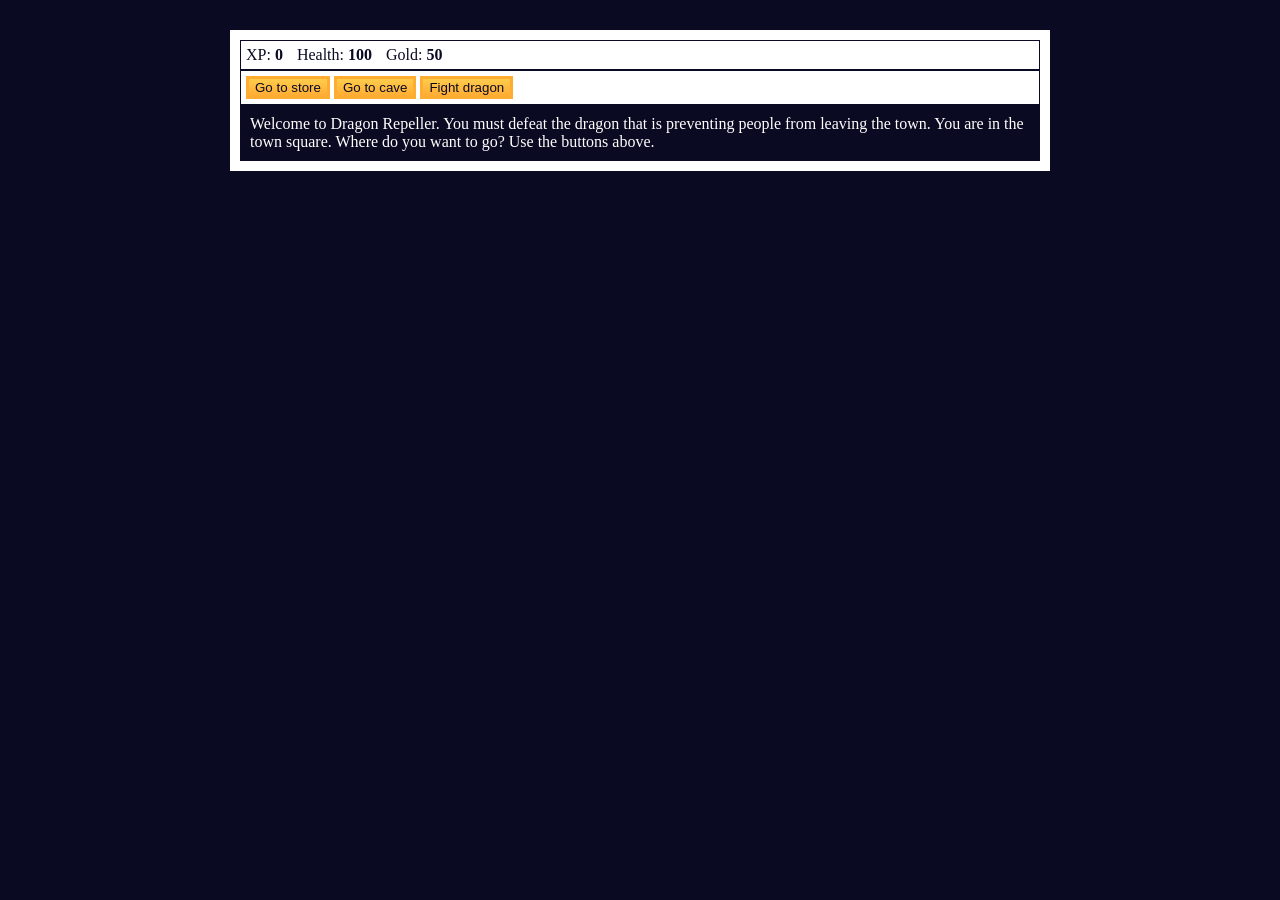
==== index.html @ a0bda30d "add index" ====
<!DOCTYPE html>
<html lang="en">
  <head>
    <meta charset="utf-8">
    <link rel="stylesheet" href="RPG.css">
    <title>RPG - Dragon Repeller</title>
  </head>
  <body>
    <div id="game">
      <div id="stats">
        <span class="stat">XP: <strong><span id="xpText">0</span></strong></span>
        <span class="stat">Health: <strong><span id="healthText">100</span></strong></span>
        <span class="stat">Gold: <strong><span id="goldText">50</span></strong></span>
      </div>
      <div id="controls">
        <button id="button1">Go to store</button>
        <button id="button2">Go to cave</button>
        <button id="button3">Fight dragon</button>
      </div>
      <div id="monsterStats">
        <span class="stat">Monster Name: <strong><span id="monsterName"></span></strong></span>
        <span class="stat">Health: <strong><span id="monsterHealth"></span></strong></span>
      </div>
      <div id="text">
        Welcome to Dragon Repeller. You must defeat the dragon that is preventing people from leaving the town. You are in the town square. Where do you want to go? Use the buttons above.
      </div>
    </div>
    <script src="RPG.js"></script>
  </body>
</html>
---- RPG.css ----
body {
    background-color: #0a0a23;
  }
  
  #text {
    background-color: #0a0a23;
    color: #ffffff;
    padding: 10px;
  }
  
  #game {
    max-width: 800px;
    max-height: 800px;
    background-color: #ffffff;
    color: #ffffff;
    margin: 30px auto 0px;
    padding: 10px;
  }
  
  #controls,
  #stats {
    border: 1px solid #0a0a23;
    padding: 5px;
    color: #0a0a23;
  }
  
  #monsterStats {
    display: none;
    border: 1px solid #0a0a23;
    padding: 5px;
    color: #ffffff;
    background-color: #c70d0d;
  }
  
  .stat {
    padding-right: 10px;
  }
  
  button {
    cursor: pointer;
    color: #0a0a23;
    background-color: #feac32;
    background-image: linear-gradient(#fecc4c, #ffac33);
    border: 3px solid #feac32;
  }
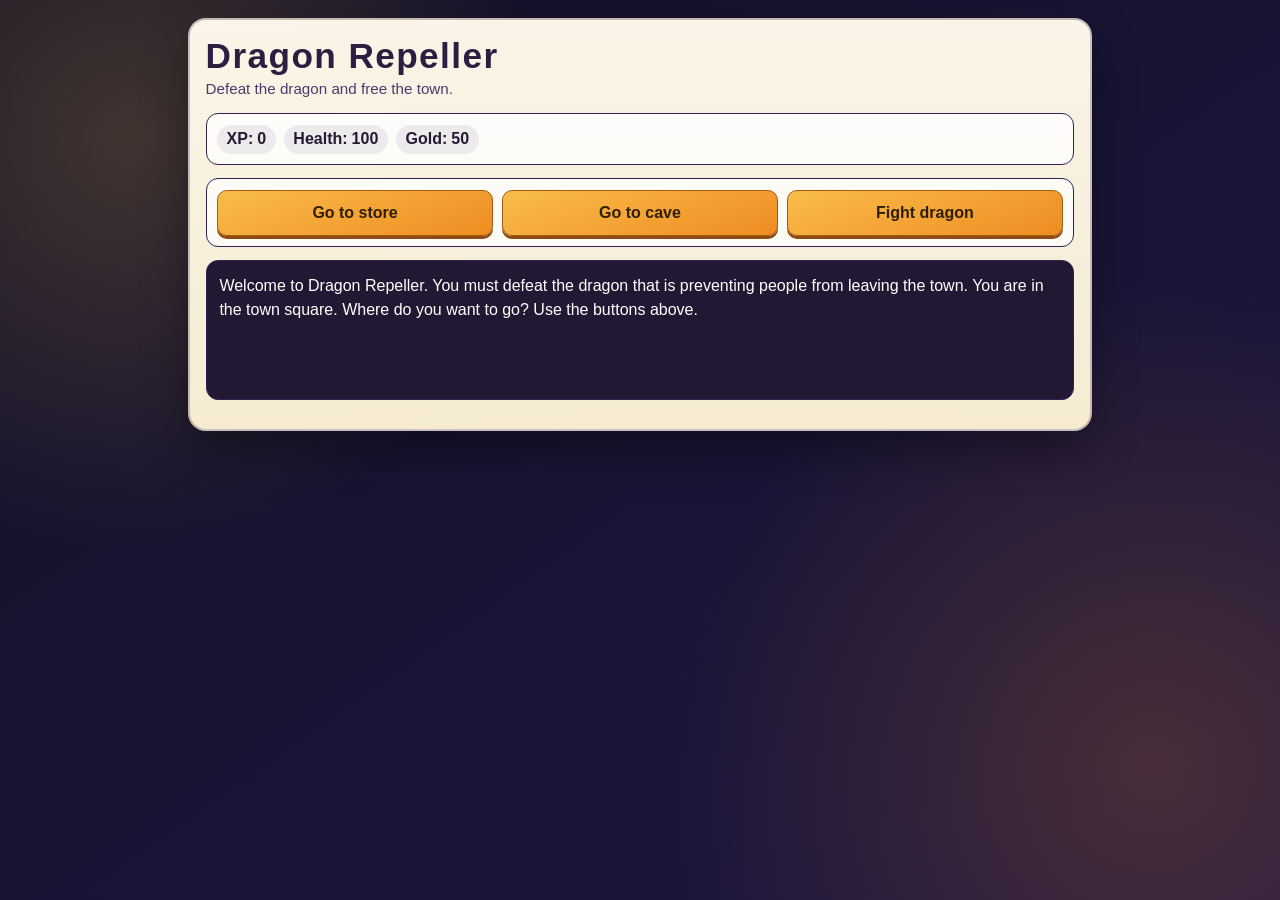
==== commit 9f093aa4: "Refactor README and enhance UI styles for better readability and responsiveness" ====
--- a/index.html
+++ b/index.html
@@ -2,29 +2,38 @@
 <html lang="en">
   <head>
     <meta charset="utf-8">
+    <meta name="viewport" content="width=device-width, initial-scale=1">
     <link rel="stylesheet" href="RPG.css">
     <title>RPG - Dragon Repeller</title>
   </head>
   <body>
-    <div id="game">
-      <div id="stats">
-        <span class="stat">XP: <strong><span id="xpText">0</span></strong></span>
-        <span class="stat">Health: <strong><span id="healthText">100</span></strong></span>
-        <span class="stat">Gold: <strong><span id="goldText">50</span></strong></span>
-      </div>
-      <div id="controls">
-        <button id="button1">Go to store</button>
-        <button id="button2">Go to cave</button>
-        <button id="button3">Fight dragon</button>
-      </div>
-      <div id="monsterStats">
-        <span class="stat">Monster Name: <strong><span id="monsterName"></span></strong></span>
-        <span class="stat">Health: <strong><span id="monsterHealth"></span></strong></span>
-      </div>
-      <div id="text">
-        Welcome to Dragon Repeller. You must defeat the dragon that is preventing people from leaving the town. You are in the town square. Where do you want to go? Use the buttons above.
-      </div>
-    </div>
+    <main class="app-shell">
+      <section id="game" aria-label="Dragon Repeller game panel">
+        <h1 class="game-title">Dragon Repeller</h1>
+        <p class="game-subtitle">Defeat the dragon and free the town.</p>
+
+        <div id="stats" aria-live="polite">
+          <span class="stat">XP: <strong><span id="xpText">0</span></strong></span>
+          <span class="stat">Health: <strong><span id="healthText">100</span></strong></span>
+          <span class="stat">Gold: <strong><span id="goldText">50</span></strong></span>
+        </div>
+
+        <div id="controls" aria-label="Game actions">
+          <button id="button1" type="button">Go to store</button>
+          <button id="button2" type="button">Go to cave</button>
+          <button id="button3" type="button">Fight dragon</button>
+        </div>
+
+        <div id="monsterStats" aria-live="polite">
+          <span class="stat">Monster Name: <strong><span id="monsterName"></span></strong></span>
+          <span class="stat">Health: <strong><span id="monsterHealth"></span></strong></span>
+        </div>
+
+        <div id="text">
+          Welcome to Dragon Repeller. You must defeat the dragon that is preventing people from leaving the town. You are in the town square. Where do you want to go? Use the buttons above.
+        </div>
+      </section>
+    </main>
     <script src="RPG.js"></script>
   </body>
 </html>
--- a/RPG.css
+++ b/RPG.css
@@ -1,45 +1,176 @@
+:root {
+  --bg-1: #121126;
+  --bg-2: #1f1742;
+  --panel: #fff9ec;
+  --ink: #241a33;
+  --accent: #ef8c22;
+  --accent-2: #f9bd4a;
+  --danger: #b62a2a;
+  --danger-2: #861f1f;
+  --border: #2f2352;
+}
+
+* {
+  box-sizing: border-box;
+}
+
 body {
-    background-color: #0a0a23;
+  margin: 0;
+  min-height: 100vh;
+  font-family: "Trebuchet MS", "Segoe UI", sans-serif;
+  color: var(--ink);
+  background:
+    radial-gradient(circle at 10% 15%, rgba(249, 189, 74, 0.2), transparent 30%),
+    radial-gradient(circle at 90% 85%, rgba(239, 140, 34, 0.2), transparent 35%),
+    linear-gradient(145deg, var(--bg-1), var(--bg-2));
+}
+
+.app-shell {
+  width: min(100%, 940px);
+  margin: 0 auto;
+  padding: 1.1rem;
+}
+
+#game {
+  margin: 0;
+  padding: 1rem;
+  border-radius: 18px;
+  background: linear-gradient(180deg, rgba(255, 249, 236, 0.98), rgba(255, 244, 216, 0.96));
+  border: 2px solid rgba(47, 35, 82, 0.25);
+  box-shadow: 0 20px 45px rgba(0, 0, 0, 0.35);
+  animation: rise 500ms ease-out;
+}
+
+.game-title {
+  margin: 0;
+  letter-spacing: 0.04em;
+  font-size: clamp(1.5rem, 4vw, 2.2rem);
+  color: #2a1f40;
+}
+
+.game-subtitle {
+  margin: 0.3rem 0 1rem;
+  font-size: 0.95rem;
+  color: #493a6d;
+}
+
+#stats,
+#controls,
+#monsterStats,
+#text {
+  border-radius: 12px;
+  margin-bottom: 0.8rem;
+}
+
+#stats {
+  display: flex;
+  flex-wrap: wrap;
+  gap: 0.5rem;
+  border: 1px solid var(--border);
+  background: rgba(255, 255, 255, 0.82);
+  padding: 0.65rem;
+}
+
+.stat {
+  display: inline-flex;
+  align-items: center;
+  gap: 0.25rem;
+  font-weight: 600;
+  padding: 0.35rem 0.6rem;
+  border-radius: 999px;
+  background: rgba(42, 31, 64, 0.08);
+  white-space: nowrap;
+}
+
+#controls {
+  display: grid;
+  grid-template-columns: repeat(3, minmax(0, 1fr));
+  gap: 0.55rem;
+  border: 1px solid var(--border);
+  background: rgba(255, 255, 255, 0.74);
+  padding: 0.65rem;
+}
+
+button {
+  cursor: pointer;
+  min-height: 46px;
+  padding: 0.65rem 0.55rem;
+  font: inherit;
+  font-weight: 700;
+  color: #2e1f00;
+  border: 1px solid #9f5b14;
+  border-radius: 10px;
+  background: linear-gradient(160deg, var(--accent-2), var(--accent));
+  box-shadow: 0 3px 0 #8f4b10;
+  transition: transform 140ms ease, box-shadow 140ms ease, filter 180ms ease;
+}
+
+button:hover {
+  filter: brightness(1.04);
+}
+
+button:active {
+  transform: translateY(2px);
+  box-shadow: 0 1px 0 #8f4b10;
+}
+
+button:focus-visible {
+  outline: 3px solid #3b74ff;
+  outline-offset: 2px;
+}
+
+#monsterStats {
+  display: none;
+  border: 1px solid #5f1313;
+  color: #ffe9e9;
+  background: linear-gradient(120deg, var(--danger), var(--danger-2));
+  padding: 0.65rem;
+}
+
+#monsterStats .stat {
+  background: rgba(255, 255, 255, 0.15);
+}
+
+#text {
+  border: 1px solid var(--border);
+  background: #231834;
+  color: #ffffff;
+  min-height: 140px;
+  line-height: 1.5;
+  padding: 0.8rem;
+}
+
+@keyframes rise {
+  from {
+    opacity: 0;
+    transform: translateY(10px);
   }
-  
+  to {
+    opacity: 1;
+    transform: translateY(0);
+  }
+}
+
+@media (max-width: 700px) {
+  .app-shell {
+    padding: 0.7rem;
+  }
+
+  #game {
+    padding: 0.8rem;
+    border-radius: 14px;
+  }
+
+  #controls {
+    grid-template-columns: 1fr;
+  }
+
+  button {
+    width: 100%;
+  }
+
   #text {
-    background-color: #0a0a23;
-    color: #ffffff;
-    padding: 10px;
+    min-height: 170px;
+    font-size: 0.97rem;
   }
-  
-  #game {
-    max-width: 800px;
-    max-height: 800px;
-    background-color: #ffffff;
-    color: #ffffff;
-    margin: 30px auto 0px;
-    padding: 10px;
-  }
-  
-  #controls,
-  #stats {
-    border: 1px solid #0a0a23;
-    padding: 5px;
-    color: #0a0a23;
-  }
-  
-  #monsterStats {
-    display: none;
-    border: 1px solid #0a0a23;
-    padding: 5px;
-    color: #ffffff;
-    background-color: #c70d0d;
-  }
-  
-  .stat {
-    padding-right: 10px;
-  }
-  
-  button {
-    cursor: pointer;
-    color: #0a0a23;
-    background-color: #feac32;
-    background-image: linear-gradient(#fecc4c, #ffac33);
-    border: 3px solid #feac32;
-  }+}
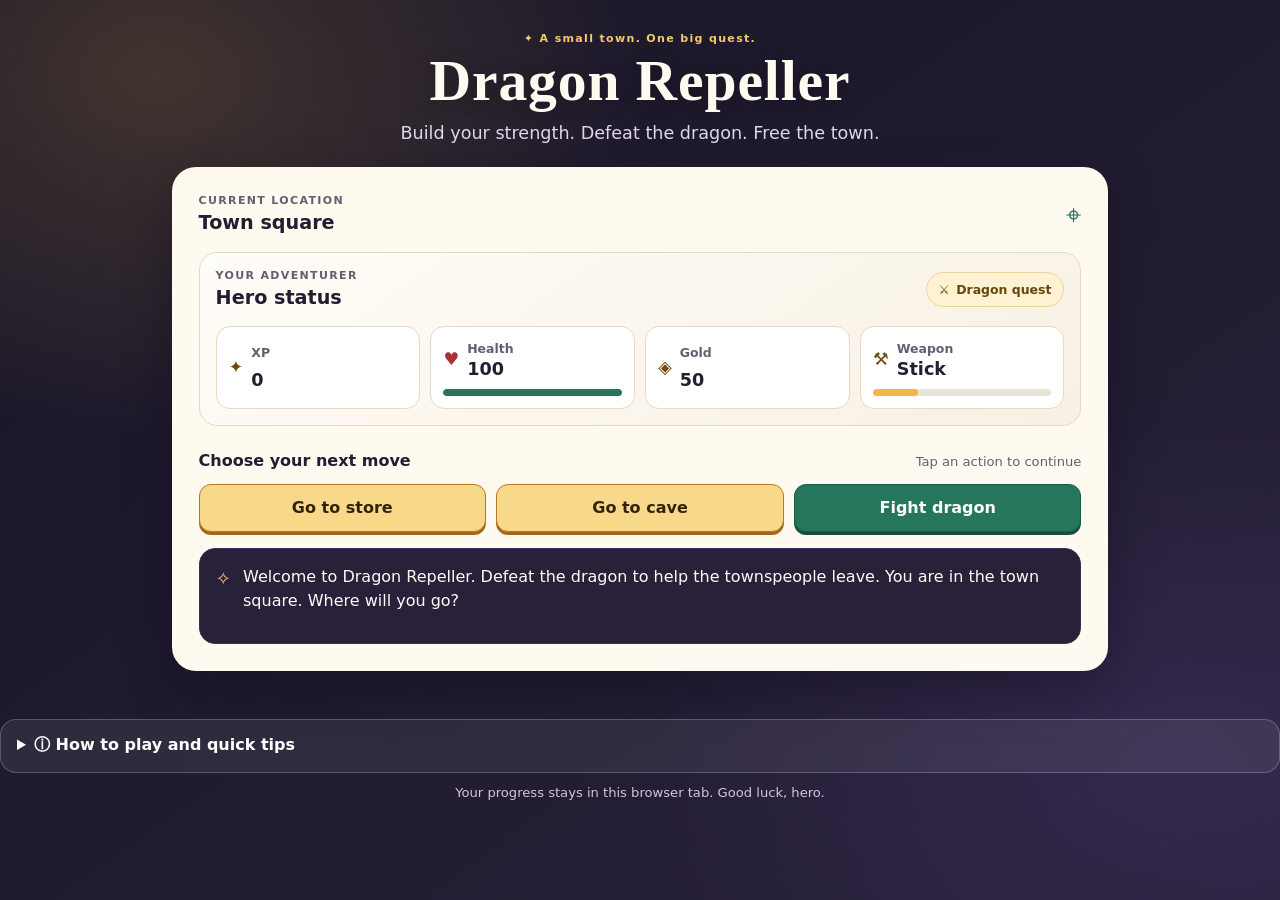
==== commit 788d8714: "Enhance game UI and improve accessibility features for a better player experience" ====
--- a/index.html
+++ b/index.html
@@ -4,36 +4,74 @@
     <meta charset="utf-8">
     <meta name="viewport" content="width=device-width, initial-scale=1">
     <link rel="stylesheet" href="RPG.css">
-    <title>RPG - Dragon Repeller</title>
+    <title>Dragon Repeller — A Small Town RPG</title>
   </head>
   <body>
     <main class="app-shell">
-      <section id="game" aria-label="Dragon Repeller game panel">
+      <header class="page-header">
+        <p class="eyebrow"><span aria-hidden="true">✦</span> A small town. One big quest.</p>
         <h1 class="game-title">Dragon Repeller</h1>
-        <p class="game-subtitle">Defeat the dragon and free the town.</p>
-
-        <div id="stats" aria-live="polite">
-          <span class="stat">XP: <strong><span id="xpText">0</span></strong></span>
-          <span class="stat">Health: <strong><span id="healthText">100</span></strong></span>
-          <span class="stat">Gold: <strong><span id="goldText">50</span></strong></span>
+        <p class="game-subtitle">Build your strength. Defeat the dragon. Free the town.</p>
+      </header>
+      <section id="game" aria-label="Dragon Repeller adventure">
+        <div class="section-heading location-heading">
+          <div>
+            <p class="eyebrow">CURRENT LOCATION</p>
+            <h2 id="locationHeading">Town square</h2>
+          </div>
+          <span class="location-mark" aria-hidden="true">⌖</span>
         </div>
 
-        <div id="controls" aria-label="Game actions">
-          <button id="button1" type="button">Go to store</button>
-          <button id="button2" type="button">Go to cave</button>
-          <button id="button3" type="button">Fight dragon</button>
+        <section class="hero-panel" aria-labelledby="hero-heading">
+          <div class="section-heading">
+            <div>
+              <p class="eyebrow">YOUR ADVENTURER</p>
+              <h2 id="hero-heading">Hero status</h2>
+            </div>
+            <span class="quest-badge"><span aria-hidden="true">⚔</span> Dragon quest</span>
+          </div>
+          <div id="stats" class="status-grid" role="group" aria-label="Your stats">
+            <div class="stat-card stat-xp"><span class="stat-icon" aria-hidden="true">✦</span><span class="stat-label">XP</span><strong class="stat-value" id="xpText">0</strong></div>
+            <div id="healthCard" class="stat-card stat-health"><span class="stat-icon" aria-hidden="true">♥</span><span class="stat-label">Health</span><strong class="stat-value"><span id="healthText">100</span></strong><div class="meter" aria-hidden="true"><span id="healthMeter"></span></div></div>
+            <div class="stat-card stat-gold"><span class="stat-icon" aria-hidden="true">◈</span><span class="stat-label">Gold</span><strong class="stat-value" id="goldText">50</strong></div>
+            <div class="stat-card stat-weapon"><span class="stat-icon" aria-hidden="true">⚒</span><span class="stat-label">Weapon</span><strong class="stat-value" id="weaponText">Stick</strong><div id="weaponMeter" class="meter weapon-meter" role="progressbar" aria-label="Weapon tier" aria-valuemin="1" aria-valuemax="4" aria-valuenow="1"><span id="weaponMeterFill"></span></div></div>
+          </div>
+        </section>
+
+        <div class="adventure-panel">
+        <div class="action-heading"><h3>Choose your next move</h3><span>Tap an action to continue</span></div>
+        <div id="controls" role="group" aria-label="Available actions">
+          <button id="button1" class="action-button" type="button">Go to store</button>
+          <button id="button2" class="action-button" type="button">Go to cave</button>
+          <button id="button3" class="action-button action-primary" type="button">Fight dragon</button>
         </div>
 
-        <div id="monsterStats" aria-live="polite">
-          <span class="stat">Monster Name: <strong><span id="monsterName"></span></strong></span>
-          <span class="stat">Health: <strong><span id="monsterHealth"></span></strong></span>
+        <div id="monsterStats" class="enemy-panel" aria-live="polite" aria-atomic="true">
+          <div class="enemy-heading"><span class="enemy-icon" aria-hidden="true">♟</span><div><span class="eyebrow">OPPONENT</span><strong id="monsterName"></strong></div><span class="enemy-health"><span id="monsterHealth"></span> HP</span></div>
+          <div class="meter enemy-meter" role="progressbar" aria-label="Opponent health" aria-valuemin="0" aria-valuemax="100" aria-valuenow="100"><span id="monsterHealthMeter"></span></div>
+          <div class="momentum-row">
+            <span class="momentum-label"><span id="momentumText">Momentum · 0/5</span><span class="tooltip-wrap"><span class="tooltip-trigger" tabindex="0" aria-label="Momentum help" aria-describedby="momentumHelp">?</span><span id="momentumHelp" class="tooltip" role="tooltip">Counts successful hits in a row. It resets after a miss and does not change damage.</span></span></span>
+            <div id="momentumMeter" class="meter momentum-meter" role="progressbar" aria-label="Consecutive successful hits" aria-valuemin="0" aria-valuemax="5" aria-valuenow="0"><span id="momentumMeterFill"></span></div>
+          </div>
         </div>
 
-        <div id="text">
-          Welcome to Dragon Repeller. You must defeat the dragon that is preventing people from leaving the town. You are in the town square. Where do you want to go? Use the buttons above.
+        <div class="story-card">
+          <span class="story-mark" aria-hidden="true">✧</span>
+          <p id="text" role="status" aria-live="polite" aria-atomic="true">Welcome to Dragon Repeller. Defeat the dragon to help the townspeople leave. You are in the town square. Where will you go?</p>
+        </div>
         </div>
       </section>
     </main>
+    <footer class="page-footer">
+      <details class="guide-card">
+        <summary><span aria-hidden="true">ⓘ</span> How to play and quick tips</summary>
+        <div class="guide-content">
+          <div><h2>Play guide</h2><ol><li>Visit the store to buy health or a stronger weapon.</li><li>Enter the cave and defeat monsters to earn XP and gold.</li><li>Return to town and choose <strong>Fight dragon</strong> when ready.</li></ol></div>
+          <div><h2>Controls and tips</h2><p>Choose an action with a tap or click. On a keyboard, use <kbd>Tab</kbd> to move and <kbd>Enter</kbd> or <kbd>Space</kbd> to choose.</p><p>Momentum counts hits in a row. It resets when you miss and does not change damage.</p><p class="guide-tip"><strong>Tip:</strong> Upgrade your weapon before you challenge the dragon.</p></div>
+        </div>
+      </details>
+      <p class="footer-note">Your progress stays in this browser tab. Good luck, hero.</p>
+    </footer>
     <script src="RPG.js"></script>
   </body>
-</html>+</html>
--- a/RPG.css
+++ b/RPG.css
@@ -169,8 +169,243 @@
     width: 100%;
   }
 
-  #text {
-    min-height: 170px;
-    font-size: 0.97rem;
-  }
-}+  #text {
+    min-height: 170px;
+    font-size: 0.97rem;
+  }
+}
+
+/* Dragon Repeller adventure UI */
+:root {
+  color-scheme: light;
+  --bg-1: #191626;
+  --bg-2: #27213a;
+  --panel: #fffaf0;
+  --panel-strong: #ffffff;
+  --ink: #231d31;
+  --muted: #655d70;
+  --accent: #f0b64d;
+  --accent-deep: #70470c;
+  --good: #26765d;
+  --danger: #a83238;
+  --line: #e5dac4;
+  --shadow: 0 18px 48px rgba(8, 6, 20, 0.34);
+}
+
+body {
+  min-height: 100vh;
+  color: var(--ink);
+  background:
+    radial-gradient(ellipse at 12% 8%, rgba(240, 182, 77, 0.18), transparent 31rem),
+    radial-gradient(ellipse at 92% 84%, rgba(85, 64, 130, 0.3), transparent 34rem),
+    linear-gradient(145deg, var(--bg-1), var(--bg-2));
+  font-family: Inter, ui-sans-serif, system-ui, -apple-system, "Segoe UI", sans-serif;
+  line-height: 1.55;
+}
+
+.app-shell {
+  width: min(100%, 1000px);
+  margin-inline: auto;
+  padding: clamp(1rem, 3vw, 2rem);
+}
+
+.page-header {
+  margin: 0 auto 1.25rem;
+  color: #fffaf0;
+  text-align: center;
+}
+
+.page-header .eyebrow { color: #f3c86f; }
+.game-title {
+  margin: 0;
+  color: #fffaf0;
+  font-family: Georgia, "Times New Roman", serif;
+  font-size: clamp(2.1rem, 7vw, 3.6rem);
+  letter-spacing: 0.015em;
+  line-height: 1.08;
+  text-shadow: 0 3px 18px rgba(0, 0, 0, 0.25);
+}
+.game-subtitle { margin: 0.5rem 0 0; color: #ded7ec; font-size: clamp(0.95rem, 2.5vw, 1.1rem); }
+
+#game {
+  margin: 0;
+  padding: clamp(1rem, 3vw, 1.6rem);
+  border: 1px solid rgba(255, 250, 240, 0.72);
+  border-radius: 24px;
+  background: var(--panel);
+  box-shadow: var(--shadow);
+  animation: rise 420ms ease-out;
+}
+
+.section-heading, .enemy-heading, .action-heading {
+  display: flex;
+  align-items: center;
+  justify-content: space-between;
+  gap: 1rem;
+}
+.section-heading { margin-bottom: 1rem; }
+.section-heading h2, .guide-content h2 { margin: 0; font-size: 1.2rem; line-height: 1.25; }
+.eyebrow {
+  margin: 0 0 0.2rem;
+  color: var(--muted);
+  font-size: 0.69rem;
+  font-weight: 800;
+  letter-spacing: 0.12em;
+  line-height: 1.3;
+}
+.quest-badge, .enemy-health {
+  display: inline-flex;
+  align-items: center;
+  gap: 0.4rem;
+  border: 1px solid #ead39f;
+  border-radius: 999px;
+  background: #fff2d2;
+  color: #69450e;
+  font-size: 0.78rem;
+  font-weight: 800;
+  padding: 0.45rem 0.75rem;
+  white-space: nowrap;
+}
+.location-mark { color: var(--good); font-size: 1.7rem; }
+
+.hero-panel {
+  margin-bottom: 1.35rem;
+  padding: 1rem;
+  border: 1px solid var(--line);
+  border-radius: 18px;
+  background: linear-gradient(145deg, #fffdf8, #f7f0e3);
+}
+#stats.status-grid {
+  display: grid;
+  grid-template-columns: repeat(2, minmax(0, 1fr));
+  gap: 0.65rem;
+  margin: 0;
+  padding: 0;
+  border: 0;
+  border-radius: 0;
+  background: transparent;
+}
+.stat-card {
+  display: grid;
+  grid-template-columns: auto 1fr;
+  align-items: center;
+  column-gap: 0.5rem;
+  min-width: 0;
+  padding: 0.75rem;
+  border: 1px solid var(--line);
+  border-radius: 14px;
+  background: var(--panel-strong);
+}
+.stat-icon { grid-row: span 2; color: var(--accent-deep); font-size: 1.1rem; text-align: center; }
+.stat-health .stat-icon { color: var(--danger); }
+.stat-health.is-low .stat-value { color: var(--danger); }
+.stat-health.is-low .meter > span { background: var(--danger); }
+.stat-label { color: var(--muted); font-size: 0.78rem; font-weight: 700; }
+.stat-value { overflow-wrap: anywhere; font-size: 1.1rem; line-height: 1.2; }
+.stat-weapon .stat-value { text-transform: capitalize; }
+.meter { grid-column: 1 / -1; height: 7px; margin-top: 0.55rem; overflow: hidden; border-radius: 999px; background: #e9e2d6; }
+.meter > span { display: block; width: 100%; height: 100%; border-radius: inherit; background: var(--good); transition: width 220ms ease; }
+.weapon-meter > span { width: 0; background: var(--accent); }
+
+.adventure-panel { padding-top: 0.1rem; }
+.action-heading { margin: 0 0 0.65rem; align-items: baseline; }
+.action-heading h3 { margin: 0; font-size: 1rem; }
+.action-heading span { color: var(--muted); font-size: 0.82rem; }
+#controls { display: grid; grid-template-columns: 1fr; gap: 0.65rem; margin: 0 0 1rem; padding: 0; border: 0; background: transparent; }
+button {
+  min-height: 48px;
+  padding: 0.72rem 0.85rem;
+  border: 1px solid #b97821;
+  border-radius: 12px;
+  background: #f8d889;
+  box-shadow: 0 3px 0 #a2671c;
+  color: #33230d;
+  font: inherit;
+  font-weight: 800;
+  line-height: 1.25;
+  cursor: pointer;
+  transition: transform 140ms ease, box-shadow 140ms ease, background-color 140ms ease;
+}
+button:hover { background: #fbe3a5; }
+button:active { transform: translateY(2px); box-shadow: 0 1px 0 #a2671c; }
+button.action-primary { border-color: #185b48; background: var(--good); box-shadow: 0 3px 0 #174d3d; color: #fff; }
+button.action-primary:hover { background: #1d654f; }
+button:focus-visible, summary:focus-visible { outline: 3px solid #2863d5; outline-offset: 3px; }
+
+.enemy-panel {
+  display: none;
+  margin: 0 0 0.9rem;
+  padding: 0.8rem 1rem;
+  border: 1px solid #82272d;
+  border-radius: 14px;
+  background: linear-gradient(120deg, #aa343b, #7b252e);
+  color: #fff7f4;
+}
+#monsterStats.enemy-panel { padding: 0.8rem 1rem; border-color: #82272d; background: linear-gradient(120deg, #aa343b, #7b252e); color: #fff7f4; }
+.enemy-heading { justify-content: flex-start; }
+.enemy-heading > div { display: grid; gap: 0.1rem; }
+.enemy-heading .eyebrow { color: #f6d4cf; }
+.enemy-heading strong { text-transform: capitalize; }
+.enemy-icon { font-size: 1.35rem; }
+.enemy-health { margin-left: auto; border-color: rgba(255,255,255,.3); background: rgba(255,255,255,.14); color: #fff; }
+.enemy-meter { background: rgba(40, 0, 0, 0.35); }
+.enemy-meter > span { background: #ffc06e; }
+.momentum-row { display: flex; align-items: center; gap: 0.7rem; margin-top: 0.55rem; color: #ffe9b4; font-size: 0.76rem; font-weight: 700; }
+.momentum-label { display: inline-flex; align-items: center; gap: 0.35rem; }
+.tooltip-wrap { position: relative; display: inline-flex; }
+.tooltip-trigger { display: inline-grid; width: 1.1rem; height: 1.1rem; place-items: center; border: 1px solid rgba(255,255,255,.65); border-radius: 50%; color: #fff; font-size: 0.7rem; cursor: help; }
+.tooltip-trigger:focus-visible { outline: 2px solid #f4cf70; outline-offset: 2px; }
+.tooltip { position: absolute; z-index: 5; bottom: calc(100% + 0.55rem); left: 0; display: none; width: min(230px, 70vw); padding: 0.55rem 0.65rem; border: 1px solid #514766; border-radius: 9px; background: #191626; box-shadow: 0 6px 18px rgba(0,0,0,.25); color: #fffaf0; font-size: 0.75rem; font-weight: 500; line-height: 1.45; }
+.tooltip-wrap:hover .tooltip, .tooltip-wrap:focus-within .tooltip { display: block; }
+.momentum-meter { flex: 1; margin: 0; background: rgba(40, 0, 0, 0.35); }
+.momentum-meter > span { width: 0; background: #f4cf70; }
+
+.story-card {
+  display: flex;
+  align-items: flex-start;
+  gap: 0.75rem;
+  min-height: 96px;
+  padding: 1rem;
+  border: 1px solid #392d52;
+  border-radius: 16px;
+  background: #282139;
+  color: #fffdf8;
+}
+.story-card p { margin: 0; line-height: 1.65; }
+#text { min-height: 0; margin: 0; padding: 0; border: 0; border-radius: 0; background: transparent; color: inherit; }
+.story-mark { flex: none; color: #f0c46c; font-size: 1.15rem; }
+
+.page-footer { margin: 1rem 0 0; color: #f6f0fc; }
+.guide-card { border: 1px solid rgba(255,255,255,.22); border-radius: 16px; background: rgba(255,255,255,.07); }
+.guide-card summary { padding: 0.85rem 1rem; border-radius: inherit; color: #fff; font-weight: 800; cursor: pointer; }
+.guide-card:not([open]) > .guide-content { display: none; }
+.guide-card[open] > .guide-content { display: grid; }
+.guide-content { display: grid; grid-template-columns: 1fr 1fr; gap: 1.25rem; padding: 0 1rem 1rem; color: #e7e1ef; }
+.guide-content h2 { margin-bottom: 0.4rem; color: #fff; font-size: 0.95rem; }
+.guide-content ol { margin: 0; padding-left: 1.25rem; }
+.guide-content p { margin: 0.35rem 0; }
+.guide-tip { color: #f6d58e; }
+kbd { padding: 0.05rem 0.3rem; border: 1px solid #aaa0b8; border-radius: 4px; background: rgba(0,0,0,.2); font: inherit; font-size: 0.88em; }
+.footer-note { margin: 0.65rem 0 0; color: #cfc7dc; font-size: 0.82rem; text-align: center; }
+
+@media (min-width: 701px) {
+  #stats.status-grid { grid-template-columns: repeat(4, minmax(0, 1fr)); }
+  #controls { grid-template-columns: repeat(3, minmax(0, 1fr)); }
+}
+@media (max-width: 700px) {
+  .app-shell { padding: 1rem 0.8rem; }
+  #game { border-radius: 18px; }
+  #stats.status-grid { grid-template-columns: repeat(2, minmax(0, 1fr)); }
+  #controls { grid-template-columns: 1fr; }
+  button { width: 100%; min-height: 50px; }
+  .guide-content { grid-template-columns: 1fr; gap: 0.9rem; }
+}
+@media (max-width: 380px) {
+  .hero-panel { padding: 0.75rem; }
+  .stat-card { padding: 0.6rem; }
+  .quest-badge { max-width: 118px; white-space: normal; }
+  .action-heading { display: block; }
+}
+@media (prefers-reduced-motion: reduce) {
+  *, *::before, *::after { scroll-behavior: auto !important; animation-duration: 0.01ms !important; animation-iteration-count: 1 !important; transition-duration: 0.01ms !important; }
+}
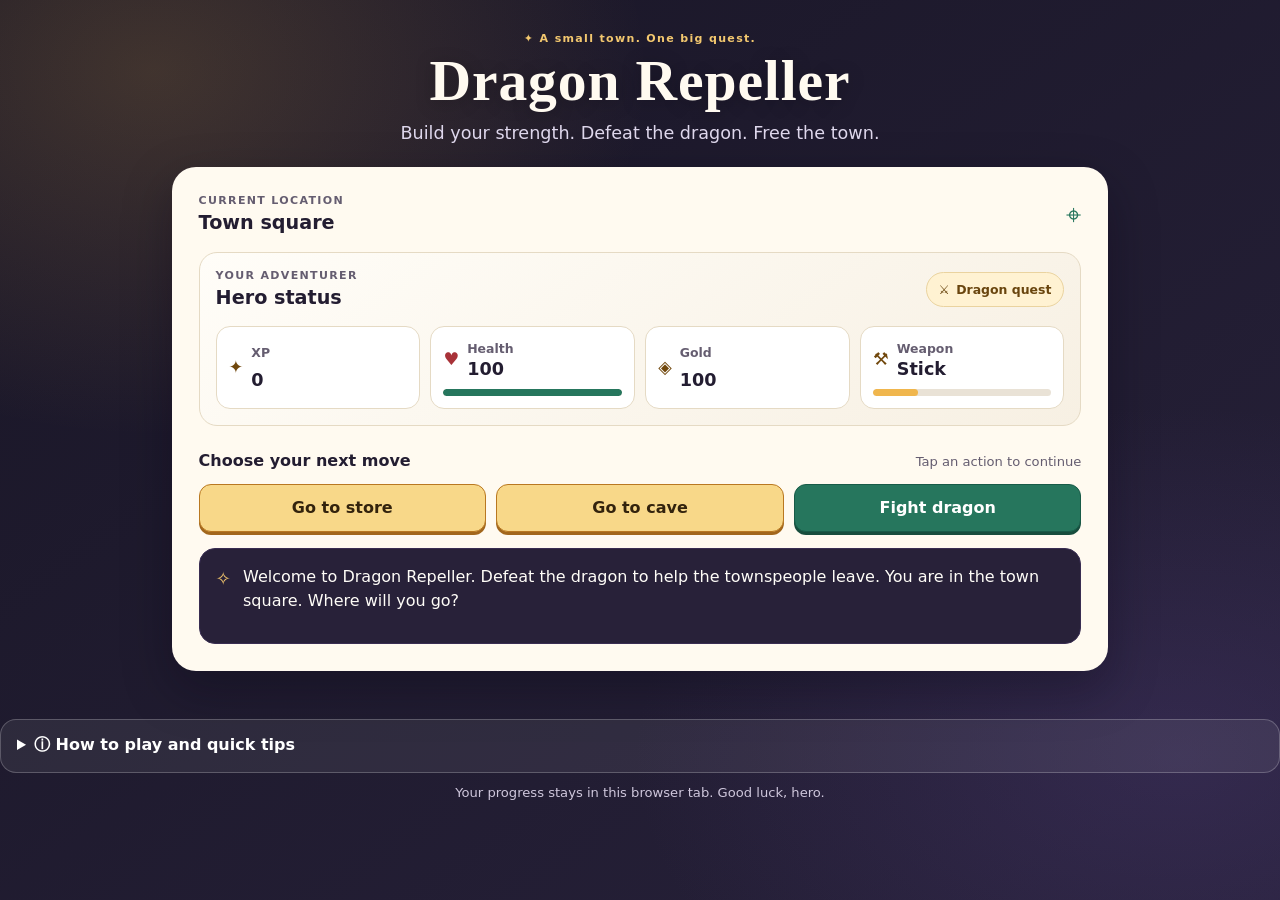
==== commit 3cc8bde6: "Update gold amount from 50 to 100 in stats display" ====
--- a/index.html
+++ b/index.html
@@ -33,7 +33,7 @@
           <div id="stats" class="status-grid" role="group" aria-label="Your stats">
             <div class="stat-card stat-xp"><span class="stat-icon" aria-hidden="true">✦</span><span class="stat-label">XP</span><strong class="stat-value" id="xpText">0</strong></div>
             <div id="healthCard" class="stat-card stat-health"><span class="stat-icon" aria-hidden="true">♥</span><span class="stat-label">Health</span><strong class="stat-value"><span id="healthText">100</span></strong><div class="meter" aria-hidden="true"><span id="healthMeter"></span></div></div>
-            <div class="stat-card stat-gold"><span class="stat-icon" aria-hidden="true">◈</span><span class="stat-label">Gold</span><strong class="stat-value" id="goldText">50</strong></div>
+            <div class="stat-card stat-gold"><span class="stat-icon" aria-hidden="true">◈</span><span class="stat-label">Gold</span><strong class="stat-value" id="goldText">100</strong></div>
             <div class="stat-card stat-weapon"><span class="stat-icon" aria-hidden="true">⚒</span><span class="stat-label">Weapon</span><strong class="stat-value" id="weaponText">Stick</strong><div id="weaponMeter" class="meter weapon-meter" role="progressbar" aria-label="Weapon tier" aria-valuemin="1" aria-valuemax="4" aria-valuenow="1"><span id="weaponMeterFill"></span></div></div>
           </div>
         </section>
